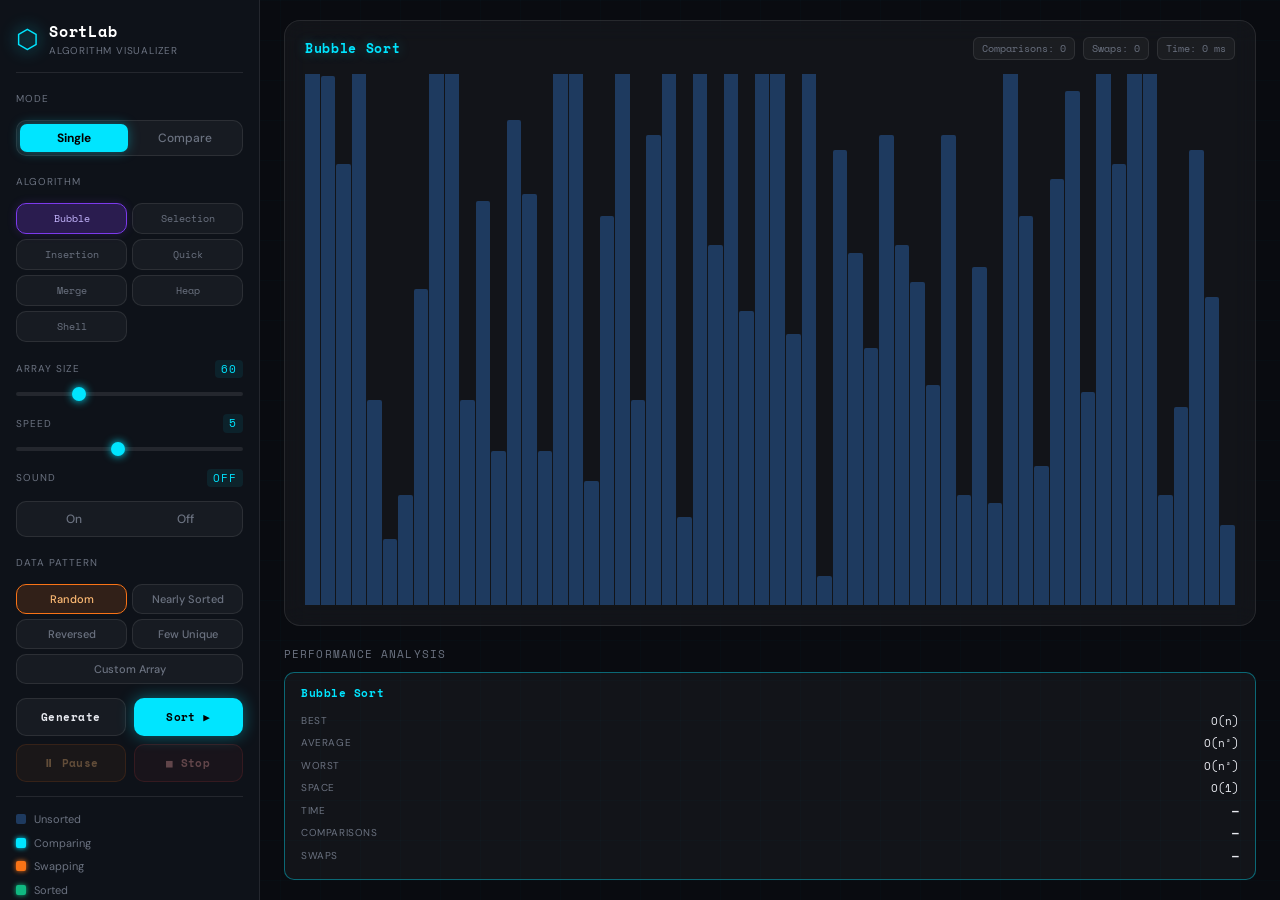
==== DAA 2/index.html @ c00b9a1a "add sound" ====
<!DOCTYPE html>
<html lang="en">
<head>
  <meta charset="UTF-8" />
  <meta name="viewport" content="width=device-width, initial-scale=1.0" />
  <title>SortLab — Algorithm Visualizer</title>
  <link rel="stylesheet" href="style.css" />
  <link rel="preconnect" href="https://fonts.googleapis.com" />
  <link href="https://fonts.googleapis.com/css2?family=Space+Mono:wght@400;700&family=DM+Sans:wght@300;400;500;600&display=swap" rel="stylesheet" />
</head>
<body>

  <div class="app-shell">

    <!-- ── SIDEBAR ─────────────────────────────────────────── -->
    <aside class="sidebar" id="sidebar">

      <header class="brand">
        <span class="brand-icon">⬡</span>
        <div>
          <div class="brand-title">SortLab</div>
          <div class="brand-sub">Algorithm Visualizer</div>
        </div>
      </header>

      <!-- Mode Toggle -->
      <div class="section-label">Mode</div>
      <div class="mode-toggle" id="modeToggle">
        <button class="mode-btn active" data-mode="single">Single</button>
        <button class="mode-btn" data-mode="compare">Compare</button>
      </div>

      <!-- Algorithm Selection -->
      <div class="section-label">Algorithm</div>
      <div class="algo-grid" id="algoGrid">
        <button class="algo-btn active" data-algo="bubble">Bubble</button>
        <button class="algo-btn" data-algo="selection">Selection</button>
        <button class="algo-btn" data-algo="insertion">Insertion</button>
        <button class="algo-btn" data-algo="quick">Quick</button>
        <button class="algo-btn" data-algo="merge">Merge</button>
        <button class="algo-btn" data-algo="heap">Heap</button>
        <button class="algo-btn" data-algo="shell">Shell</button>
      </div>

      <!-- Compare Mode Second Algorithm (hidden by default) -->
      <div id="compareAlgoSection" style="display:none;">
        <div class="section-label">Compare With</div>
        <div class="algo-grid" id="algoGridB">
          <button class="algo-btn" data-algo="bubble">Bubble</button>
          <button class="algo-btn" data-algo="selection">Selection</button>
          <button class="algo-btn active" data-algo="insertion">Insertion</button>
          <button class="algo-btn" data-algo="quick">Quick</button>
          <button class="algo-btn" data-algo="merge">Merge</button>
          <button class="algo-btn" data-algo="heap">Heap</button>
          <button class="algo-btn" data-algo="shell">Shell</button>
        </div>
      </div>

      <!-- Array Size -->
      <div class="section-label">Array Size <span class="slider-val" id="sizeVal">60</span></div>
      <input type="range" class="slider" id="sizeSlider" min="10" max="200" value="60" />

      <!-- Speed -->
      <div class="section-label">Speed <span class="slider-val" id="speedVal">5</span></div>
      <input type="range" class="slider" id="speedSlider" min="1" max="10" value="5" />

      <!-- Sound -->
      <div class="section-label">Sound <span class="slider-val" id="soundVal">Off</span></div>
      <div class="mode-toggle" id="soundToggle">
        <button class="mode-btn" data-sound="on">On</button>
        <button class="mode-btn active" data-sound="off">Off</button>
      </div>

      <!-- Data Pattern -->
      <div class="section-label">Data Pattern</div>
      <div class="pattern-grid">
        <button class="pattern-btn active" data-pattern="random">Random</button>
        <button class="pattern-btn" data-pattern="nearly">Nearly Sorted</button>
        <button class="pattern-btn" data-pattern="reversed">Reversed</button>
        <button class="pattern-btn" data-pattern="few">Few Unique</button>
        <button class="pattern-btn" data-pattern="custom" style="grid-column: span 2;">Custom Array</button>
      </div>
      
      <div id="customDataSection" style="display:none; margin-top: 8px;">
        <input type="text" id="customInput" class="custom-input" placeholder="e.g. 5,10,3,1... max 200 items" />
      </div>

      <!-- Action Buttons -->
      <div class="action-row">
        <button class="btn-generate" id="generateBtn">Generate</button>
        <button class="btn-sort" id="sortBtn">Sort ▶</button>
      </div>
      <div class="action-row" style="margin-top: -6px;">
        <button class="btn-pause" id="pauseBtn" disabled>⏸ Pause</button>
        <button class="btn-stop" id="stopBtn" disabled>■ Stop</button>
      </div>

      <!-- Legend -->
      <div class="legend">
        <div class="legend-item"><span class="dot dot-default"></span>Unsorted</div>
        <div class="legend-item"><span class="dot dot-active"></span>Comparing</div>
        <div class="legend-item"><span class="dot dot-swap"></span>Swapping</div>
        <div class="legend-item"><span class="dot dot-sorted"></span>Sorted</div>
      </div>

    </aside>

    <!-- ── MAIN AREA ───────────────────────────────────────── -->
    <main class="main">

      <!-- Single mode visualizer -->
      <section class="viz-wrapper" id="singleViz">
        <div class="viz-header">
          <span class="viz-label" id="vizLabel">Bubble Sort</span>
          <div class="live-stats">
            <span class="stat-chip" id="liveComps">Comparisons: 0</span>
            <span class="stat-chip" id="liveSwaps">Swaps: 0</span>
            <span class="stat-chip" id="liveTime">Time: 0 ms</span>
          </div>
        </div>
        <div class="bars-container" id="barsA"></div>
      </section>

      <!-- Compare mode (hidden by default) -->
      <section class="viz-wrapper compare-row" id="compareViz" style="display:none;">
        <div class="compare-pane">
          <div class="viz-header">
            <span class="viz-label" id="vizLabelA">Bubble Sort</span>
            <div class="live-stats">
              <span class="stat-chip" id="liveCompsA">Comparisons: 0</span>
              <span class="stat-chip" id="liveSwapsA">Swaps: 0</span>
              <span class="stat-chip" id="liveTimeA">Time: 0 ms</span>
            </div>
          </div>
          <div class="bars-container" id="barsB"></div>
        </div>
        <div class="compare-pane">
          <div class="viz-header">
            <span class="viz-label" id="vizLabelB">Insertion Sort</span>
            <div class="live-stats">
              <span class="stat-chip" id="liveCompsB">Comparisons: 0</span>
              <span class="stat-chip" id="liveSwapsB">Swaps: 0</span>
              <span class="stat-chip" id="liveTimeB">Time: 0 ms</span>
            </div>
          </div>
          <div class="bars-container" id="barsC"></div>
        </div>
      </section>

      <!-- Performance Table -->
      <section class="perf-section">
        <div class="perf-title">Performance Analysis</div>
        <div class="perf-cards" id="perfCards">
          <!-- Filled by JS -->
        </div>
      </section>

    </main>
  </div>

  <script src="script.js"></script>
</body>
</html>
---- DAA 2/style.css ----
/* ─────────────────────────────────────────────────────
   SortLab — Dark Glassmorphism Stylesheet
   Font: Space Mono (mono/headings) + DM Sans (body)
───────────────────────────────────────────────────── */

*, *::before, *::after { box-sizing: border-box; margin: 0; padding: 0; }

:root {
  --bg:          #090b10;
  --bg2:         #0e1219;
  --glass:       rgba(255,255,255,0.04);
  --glass-border:rgba(255,255,255,0.09);
  --glass-hover: rgba(255,255,255,0.07);

  --accent:      #00e5ff;
  --accent2:     #7c3aed;
  --accent3:     #f97316;

  --bar-default: #1e3a5f;
  --bar-active:  #00e5ff;
  --bar-swap:    #f97316;
  --bar-sorted:  #10b981;

  --text:        #e8eaf0;
  --text-muted:  #6b7280;
  --text-dim:    #374151;

  --radius:      10px;
  --radius-lg:   16px;
  --sidebar-w:   260px;
  --transition:  0.18s ease;
}

/* ── Base ──────────────────────────────────────────── */
html, body {
  height: 100%;
  background: var(--bg);
  color: var(--text);
  font-family: 'DM Sans', sans-serif;
  font-size: 14px;
  line-height: 1.5;
  overflow: hidden;
}

/* Subtle grid texture overlay */
body::before {
  content: '';
  position: fixed; inset: 0;
  background-image:
    linear-gradient(rgba(0,229,255,0.015) 1px, transparent 1px),
    linear-gradient(90deg, rgba(0,229,255,0.015) 1px, transparent 1px);
  background-size: 40px 40px;
  pointer-events: none;
  z-index: 0;
}

/* ── Layout ────────────────────────────────────────── */
.app-shell {
  display: flex;
  height: 100vh;
  position: relative;
  z-index: 1;
}

/* ── Sidebar ───────────────────────────────────────── */
.sidebar {
  width: var(--sidebar-w);
  flex-shrink: 0;
  background: var(--bg2);
  border-right: 1px solid var(--glass-border);
  display: flex;
  flex-direction: column;
  gap: 14px;
  padding: 20px 16px 24px;
  overflow-y: auto;
  overflow-x: hidden;
}

.sidebar::-webkit-scrollbar { width: 4px; }
.sidebar::-webkit-scrollbar-track { background: transparent; }
.sidebar::-webkit-scrollbar-thumb { background: var(--text-dim); border-radius: 99px; }

/* Brand */
.brand {
  display: flex;
  align-items: center;
  gap: 10px;
  padding-bottom: 14px;
  border-bottom: 1px solid var(--glass-border);
}
.brand-icon {
  font-size: 26px;
  color: var(--accent);
  line-height: 1;
  filter: drop-shadow(0 0 8px var(--accent));
}
.brand-title {
  font-family: 'Space Mono', monospace;
  font-size: 15px;
  font-weight: 700;
  letter-spacing: 0.05em;
  color: #fff;
}
.brand-sub {
  font-size: 10px;
  color: var(--text-muted);
  letter-spacing: 0.08em;
  text-transform: uppercase;
}

/* Section Labels */
.section-label {
  font-size: 10px;
  letter-spacing: 0.1em;
  text-transform: uppercase;
  color: var(--text-muted);
  display: flex;
  align-items: center;
  justify-content: space-between;
  margin-top: 4px;
}
.slider-val {
  font-family: 'Space Mono', monospace;
  font-size: 11px;
  color: var(--accent);
  background: rgba(0,229,255,0.08);
  padding: 1px 6px;
  border-radius: 4px;
}

/* Mode Toggle */
.mode-toggle {
  display: grid;
  grid-template-columns: 1fr 1fr;
  background: var(--glass);
  border: 1px solid var(--glass-border);
  border-radius: var(--radius);
  padding: 3px;
  gap: 3px;
}
.mode-btn {
  background: transparent;
  border: none;
  color: var(--text-muted);
  font-family: 'DM Sans', sans-serif;
  font-size: 12px;
  font-weight: 500;
  padding: 6px;
  border-radius: 7px;
  cursor: pointer;
  transition: var(--transition);
}
.mode-btn.active {
  background: var(--accent);
  color: #000;
  font-weight: 700;
  box-shadow: 0 0 12px rgba(0,229,255,0.35);
}
.mode-btn:hover:not(.active) { background: var(--glass-hover); color: var(--text); }

/* Algorithm Grid */
.algo-grid {
  display: grid;
  grid-template-columns: 1fr 1fr;
  gap: 5px;
}
.algo-btn {
  background: var(--glass);
  border: 1px solid var(--glass-border);
  color: var(--text-muted);
  font-family: 'Space Mono', monospace;
  font-size: 10px;
  padding: 7px 4px;
  border-radius: var(--radius);
  cursor: pointer;
  transition: var(--transition);
  text-align: center;
}
.algo-btn.active {
  background: rgba(124,58,237,0.25);
  border-color: var(--accent2);
  color: #c4b5fd;
  box-shadow: 0 0 10px rgba(124,58,237,0.2);
}
.algo-btn:hover:not(.active) {
  background: var(--glass-hover);
  border-color: rgba(255,255,255,0.15);
  color: var(--text);
}
.algo-btn:disabled {
  opacity: 0.35;
  cursor: not-allowed;
}

/* Slider */
.slider {
  -webkit-appearance: none;
  appearance: none;
  width: 100%;
  height: 4px;
  background: var(--glass-border);
  border-radius: 99px;
  outline: none;
  cursor: pointer;
}
.slider::-webkit-slider-thumb {
  -webkit-appearance: none;
  width: 14px; height: 14px;
  background: var(--accent);
  border-radius: 50%;
  box-shadow: 0 0 8px var(--accent);
  transition: var(--transition);
}
.slider::-webkit-slider-thumb:hover { transform: scale(1.2); }

/* Pattern Grid */
.pattern-grid {
  display: grid;
  grid-template-columns: 1fr 1fr;
  gap: 5px;
}
.pattern-btn {
  background: var(--glass);
  border: 1px solid var(--glass-border);
  color: var(--text-muted);
  font-family: 'DM Sans', sans-serif;
  font-size: 11px;
  font-weight: 500;
  padding: 7px 4px;
  border-radius: var(--radius);
  cursor: pointer;
  transition: var(--transition);
  text-align: center;
}
.pattern-btn.active {
  background: rgba(249,115,22,0.15);
  border-color: var(--accent3);
  color: #fdba74;
}
.pattern-btn:hover:not(.active) {
  background: var(--glass-hover);
  color: var(--text);
}
.pattern-btn:disabled { opacity: 0.35; cursor: not-allowed; }

/* Action Buttons */
.action-row {
  display: grid;
  grid-template-columns: 1fr 1fr;
  gap: 8px;
}
.btn-generate, .btn-sort, .btn-pause, .btn-stop {
  border: none;
  border-radius: var(--radius);
  font-family: 'Space Mono', monospace;
  font-size: 11px;
  font-weight: 700;
  padding: 10px;
  cursor: pointer;
  transition: var(--transition);
  letter-spacing: 0.04em;
}
.btn-generate {
  background: var(--glass);
  border: 1px solid var(--glass-border);
  color: var(--text);
}
.btn-generate:hover:not(:disabled) {
  background: var(--glass-hover);
  border-color: rgba(255,255,255,0.2);
}
.btn-sort {
  background: var(--accent);
  color: #000;
  box-shadow: 0 0 16px rgba(0,229,255,0.4);
}
.btn-sort:hover:not(:disabled) {
  filter: brightness(1.1);
  box-shadow: 0 0 24px rgba(0,229,255,0.55);
}
.btn-pause {
  width: 100%;
  background: rgba(249,115,22,0.15);
  border: 1px solid rgba(249,115,22,0.4);
  color: #fdba74;
}
.btn-pause:hover:not(:disabled) {
  background: rgba(249,115,22,0.25);
}
.btn-pause.paused {
  background: rgba(16,185,129,0.15);
  border: 1px solid rgba(16,185,129,0.4);
  color: #6ee7b7;
}
.btn-pause.paused:hover:not(:disabled) {
  background: rgba(16,185,129,0.25);
}
.btn-stop {
  width: 100%;
  background: rgba(239,68,68,0.15);
  border: 1px solid rgba(239,68,68,0.4);
  color: #fca5a5;
}
.btn-stop:hover:not(:disabled) {
  background: rgba(239,68,68,0.25);
}
.btn-generate:disabled,
.btn-sort:disabled,
.btn-pause:disabled,
.btn-stop:disabled {
  opacity: 0.35;
  cursor: not-allowed;
  box-shadow: none;
  filter: none;
}

/* Custom Input */
.custom-input {
  width: 100%;
  background: var(--glass);
  border: 1px solid var(--glass-border);
  color: var(--text);
  font-family: 'Space Mono', monospace;
  font-size: 11px;
  padding: 8px 10px;
  border-radius: var(--radius);
  outline: none;
  transition: var(--transition);
}
.custom-input:focus {
  border-color: var(--accent);
  box-shadow: 0 0 8px rgba(0,229,255,0.2);
}
.custom-input::placeholder {
  color: var(--text-muted);
}

/* Legend */
.legend {
  margin-top: auto;
  padding-top: 14px;
  border-top: 1px solid var(--glass-border);
  display: flex;
  flex-direction: column;
  gap: 7px;
}
.legend-item {
  display: flex;
  align-items: center;
  gap: 8px;
  font-size: 11px;
  color: var(--text-muted);
}
.dot {
  width: 10px; height: 10px;
  border-radius: 2px;
  flex-shrink: 0;
}
.dot-default  { background: var(--bar-default); }
.dot-active   { background: var(--bar-active); box-shadow: 0 0 5px var(--bar-active); }
.dot-swap     { background: var(--bar-swap);   box-shadow: 0 0 5px var(--bar-swap); }
.dot-sorted   { background: var(--bar-sorted); box-shadow: 0 0 5px var(--bar-sorted); }

/* ── Main ──────────────────────────────────────────── */
.main {
  flex: 1;
  display: flex;
  flex-direction: column;
  overflow: hidden;
  padding: 20px 24px;
  gap: 20px;
}

/* ── Viz Wrapper ───────────────────────────────────── */
.viz-wrapper {
  background: var(--glass);
  backdrop-filter: blur(12px);
  border: 1px solid var(--glass-border);
  border-radius: var(--radius-lg);
  padding: 16px 20px 20px;
  flex: 1;
  display: flex;
  flex-direction: column;
  min-height: 0;
}

.viz-header {
  display: flex;
  align-items: center;
  justify-content: space-between;
  margin-bottom: 14px;
  flex-wrap: wrap;
  gap: 8px;
}
.viz-label {
  font-family: 'Space Mono', monospace;
  font-size: 13px;
  font-weight: 700;
  color: var(--accent);
  text-shadow: 0 0 12px rgba(0,229,255,0.35);
  letter-spacing: 0.05em;
}
.live-stats {
  display: flex;
  gap: 8px;
  flex-wrap: wrap;
}
.stat-chip {
  font-family: 'Space Mono', monospace;
  font-size: 10px;
  background: rgba(255,255,255,0.04);
  border: 1px solid var(--glass-border);
  border-radius: 6px;
  padding: 3px 8px;
  color: var(--text-muted);
  transition: color 0.2s;
}

/* ── Bars Container ────────────────────────────────── */
.bars-container {
  flex: 1;
  display: flex;
  align-items: flex-end;
  gap: 1px;
  min-height: 0;
  overflow: hidden;
}

.bar {
  flex: 1;
  border-radius: 2px 2px 0 0;
  background: var(--bar-default);
  transition: background 0.08s ease, height 0.04s;
  min-width: 1px;
  position: relative;
}

.bar.active {
  background: var(--bar-active);
  box-shadow: 0 0 6px var(--bar-active);
}
.bar.swap {
  background: var(--bar-swap);
  box-shadow: 0 0 6px var(--bar-swap);
}
.bar.sorted {
  background: var(--bar-sorted);
  box-shadow: 0 0 4px rgba(16,185,129,0.4);
}

/* ── Compare Row ───────────────────────────────────── */
.compare-row {
  flex-direction: row;
  gap: 16px;
  padding: 16px;
}
.compare-pane {
  flex: 1;
  display: flex;
  flex-direction: column;
  min-width: 0;
  background: rgba(255,255,255,0.02);
  border: 1px solid var(--glass-border);
  border-radius: var(--radius);
  padding: 12px 14px 14px;
}
.compare-pane .bars-container { flex: 1; }
.compare-pane .viz-label { font-size: 11px; }

/* ── Performance Section ───────────────────────────── */
.perf-section {
  flex-shrink: 0;
}
.perf-title {
  font-family: 'Space Mono', monospace;
  font-size: 11px;
  letter-spacing: 0.1em;
  text-transform: uppercase;
  color: var(--text-muted);
  margin-bottom: 10px;
}
.perf-cards {
  display: flex;
  gap: 10px;
  flex-wrap: wrap;
}
.perf-card {
  background: var(--glass);
  border: 1px solid var(--glass-border);
  border-radius: var(--radius);
  padding: 12px 16px;
  min-width: 180px;
  flex: 1;
  transition: border-color 0.3s;
}
.perf-card.highlight { border-color: rgba(0,229,255,0.4); }
.perf-card-name {
  font-family: 'Space Mono', monospace;
  font-size: 11px;
  font-weight: 700;
  color: var(--accent);
  margin-bottom: 8px;
  letter-spacing: 0.05em;
}
.perf-table {
  width: 100%;
  border-collapse: collapse;
}
.perf-table td {
  padding: 3px 0;
  font-size: 11px;
  vertical-align: top;
}
.perf-table td:first-child {
  color: var(--text-muted);
  width: 50%;
  font-size: 10px;
  text-transform: uppercase;
  letter-spacing: 0.06em;
}
.perf-table td:last-child {
  font-family: 'Space Mono', monospace;
  font-size: 11px;
  color: var(--text);
  text-align: right;
}
.perf-table .val-live {
  color: #fff;
  font-weight: 700;
}
.perf-table .val-best  { color: #10b981; }
.perf-table .val-avg   { color: #fbbf24; }
.perf-table .val-worst { color: #f87171; }

/* ── Scrollbar for main ─────────────────────────────── */
.main::-webkit-scrollbar { width: 5px; }
.main::-webkit-scrollbar-thumb { background: var(--text-dim); border-radius: 99px; }

/* ── Disabled state overlay ────────────────────────── */
.sidebar.locked .algo-btn,
.sidebar.locked .pattern-btn,
.sidebar.locked .slider,
.sidebar.locked .btn-generate,
.sidebar.locked .btn-sort,
.sidebar.locked .mode-btn,
.sidebar.locked .custom-input {
  pointer-events: none;
  opacity: 0.35;
}
.sidebar.locked .btn-stop,
.sidebar.locked .btn-pause { pointer-events: auto; opacity: 1; }

/* ── Glow pulse animation for active bar ────────────── */
@keyframes pulse-glow {
  0%, 100% { box-shadow: 0 0 4px var(--bar-active); }
  50%       { box-shadow: 0 0 12px var(--bar-active); }
}
.bar.active { animation: pulse-glow 0.4s ease infinite; }

/* ── Completion flash ──────────────────────────────── */
@keyframes done-flash {
  0%   { border-color: var(--glass-border); }
  40%  { border-color: #10b981; box-shadow: 0 0 20px rgba(16,185,129,0.25); }
  100% { border-color: var(--glass-border); }
}
.viz-wrapper.done { animation: done-flash 1.2s ease forwards; }
.compare-pane.done { animation: done-flash 1.2s ease forwards; }

/* ── Responsive ────────────────────────────────────── */
@media (max-width: 780px) {
  html, body { overflow: auto; }
  .app-shell { flex-direction: column; height: auto; }
  .sidebar   { width: 100%; flex-direction: row; flex-wrap: wrap; overflow: visible; border-right: none; border-bottom: 1px solid var(--glass-border); }
  .main      { overflow: visible; padding: 14px; }
  .viz-wrapper { min-height: 200px; }
  .compare-row { flex-direction: column; }
}
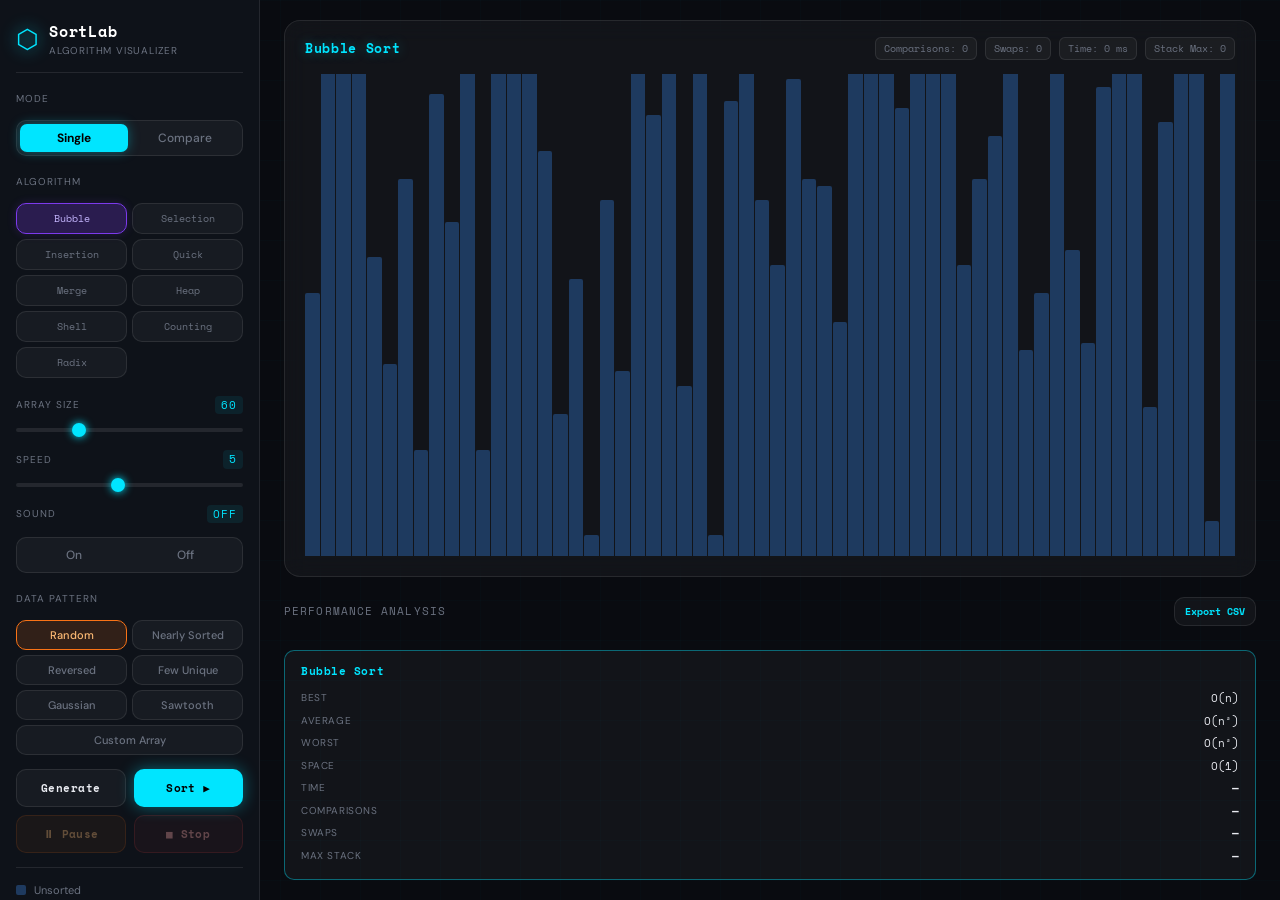
==== commit 74f39d55: "feat: initialize sorting algorithm visualizer with multi-mode support and performance tracking" ====
--- a/DAA 2/index.html
+++ b/DAA 2/index.html
@@ -40,6 +40,8 @@
         <button class="algo-btn" data-algo="merge">Merge</button>
         <button class="algo-btn" data-algo="heap">Heap</button>
         <button class="algo-btn" data-algo="shell">Shell</button>
+        <button class="algo-btn" data-algo="counting">Counting</button>
+        <button class="algo-btn" data-algo="radix">Radix</button>
       </div>
 
       <!-- Compare Mode Second Algorithm (hidden by default) -->
@@ -53,6 +55,8 @@
           <button class="algo-btn" data-algo="merge">Merge</button>
           <button class="algo-btn" data-algo="heap">Heap</button>
           <button class="algo-btn" data-algo="shell">Shell</button>
+          <button class="algo-btn" data-algo="counting">Counting</button>
+          <button class="algo-btn" data-algo="radix">Radix</button>
         </div>
       </div>
 
@@ -78,6 +82,8 @@
         <button class="pattern-btn" data-pattern="nearly">Nearly Sorted</button>
         <button class="pattern-btn" data-pattern="reversed">Reversed</button>
         <button class="pattern-btn" data-pattern="few">Few Unique</button>
+        <button class="pattern-btn" data-pattern="gaussian">Gaussian</button>
+        <button class="pattern-btn" data-pattern="sawtooth">Sawtooth</button>
         <button class="pattern-btn" data-pattern="custom" style="grid-column: span 2;">Custom Array</button>
       </div>
       
@@ -116,6 +122,7 @@
             <span class="stat-chip" id="liveComps">Comparisons: 0</span>
             <span class="stat-chip" id="liveSwaps">Swaps: 0</span>
             <span class="stat-chip" id="liveTime">Time: 0 ms</span>
+            <span class="stat-chip" id="liveStack">Stack Max: 0</span>
           </div>
         </div>
         <div class="bars-container" id="barsA"></div>
@@ -130,6 +137,7 @@
               <span class="stat-chip" id="liveCompsA">Comparisons: 0</span>
               <span class="stat-chip" id="liveSwapsA">Swaps: 0</span>
               <span class="stat-chip" id="liveTimeA">Time: 0 ms</span>
+              <span class="stat-chip" id="liveStackA">Stack Max: 0</span>
             </div>
           </div>
           <div class="bars-container" id="barsB"></div>
@@ -141,6 +149,7 @@
               <span class="stat-chip" id="liveCompsB">Comparisons: 0</span>
               <span class="stat-chip" id="liveSwapsB">Swaps: 0</span>
               <span class="stat-chip" id="liveTimeB">Time: 0 ms</span>
+              <span class="stat-chip" id="liveStackB">Stack Max: 0</span>
             </div>
           </div>
           <div class="bars-container" id="barsC"></div>
@@ -149,7 +158,10 @@
 
       <!-- Performance Table -->
       <section class="perf-section">
-        <div class="perf-title">Performance Analysis</div>
+        <div style="display:flex; justify-content: space-between; align-items: center; margin-bottom: 24px;">
+          <div class="perf-title" style="margin-bottom: 0;">Performance Analysis</div>
+          <button class="btn-export" id="exportBtn">Export CSV</button>
+        </div>
         <div class="perf-cards" id="perfCards">
           <!-- Filled by JS -->
         </div>
--- a/DAA 2/style.css
+++ b/DAA 2/style.css
@@ -314,6 +314,24 @@
   filter: none;
 }
 
+/* Export Button */
+.btn-export {
+  background: var(--glass);
+  border: 1px solid var(--glass-border);
+  color: var(--accent);
+  font-family: 'Space Mono', monospace;
+  font-size: 10px;
+  font-weight: 700;
+  padding: 6px 10px;
+  border-radius: var(--radius);
+  cursor: pointer;
+  transition: var(--transition);
+}
+.btn-export:hover {
+  background: rgba(0,229,255,0.15);
+  border-color: var(--accent);
+}
+
 /* Custom Input */
 .custom-input {
   width: 100%;
